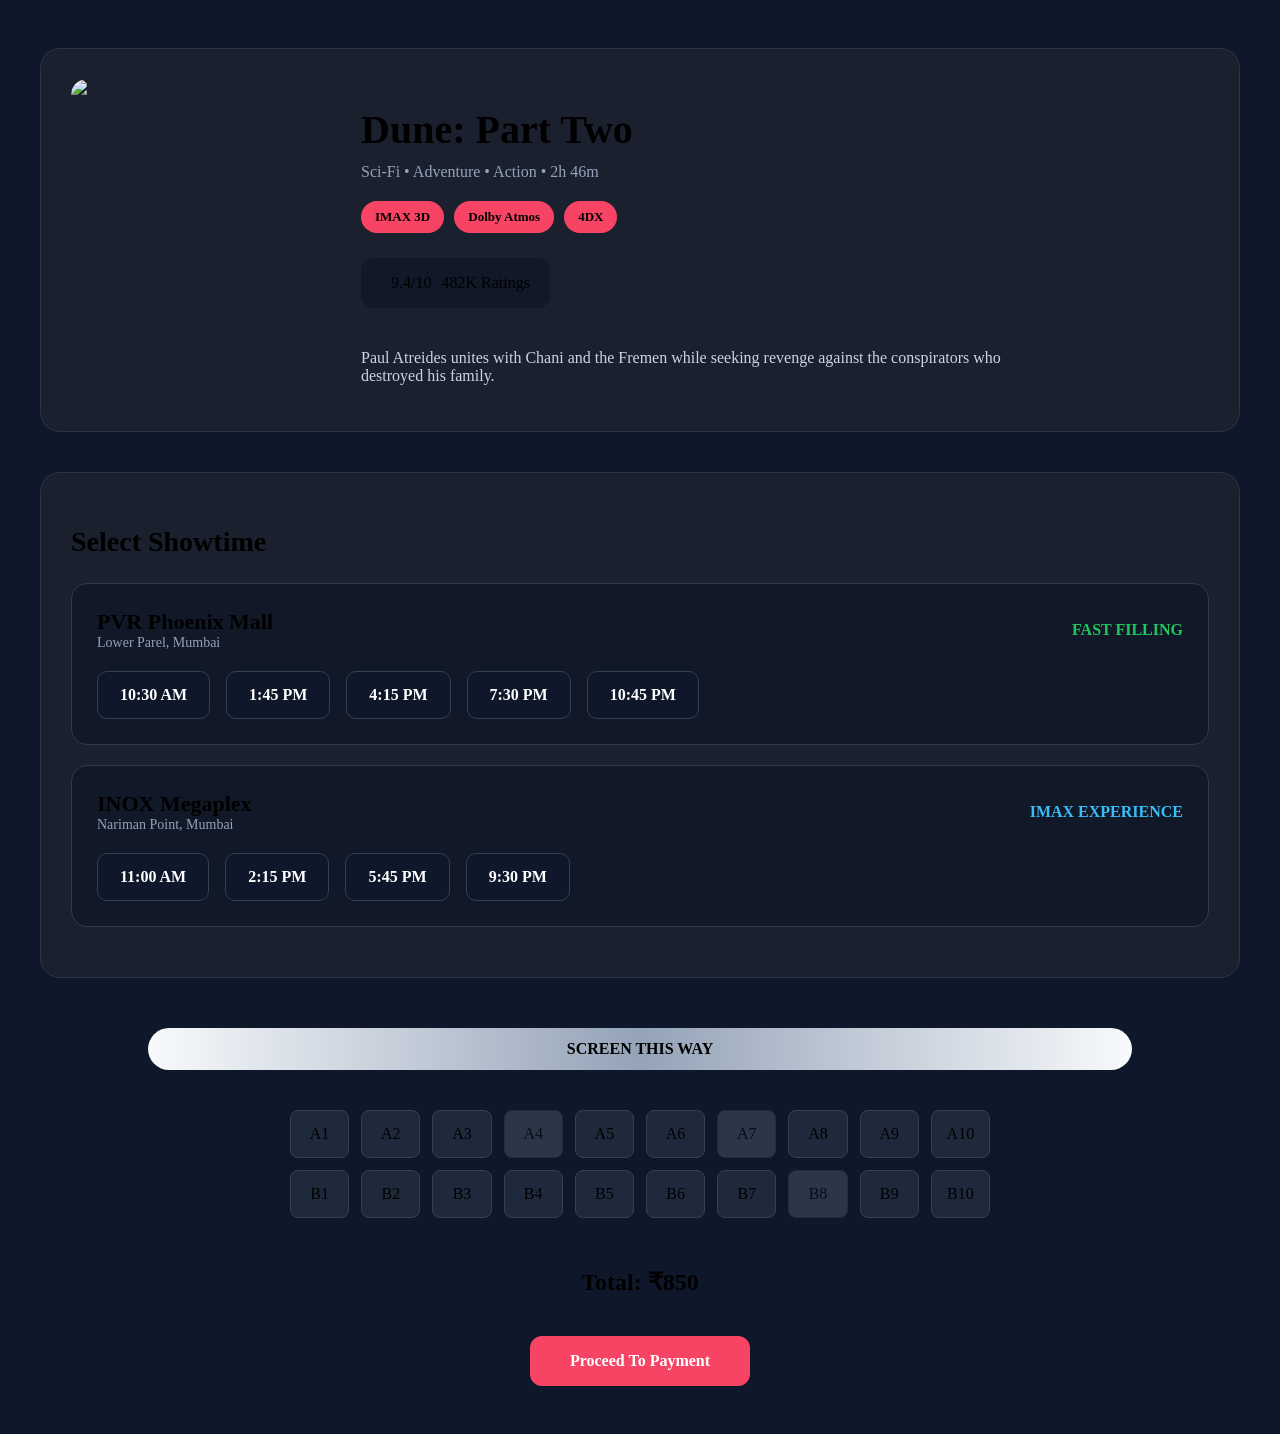
==== movies.html @ 0c50f914 "Bookmyshow website" ====
<!DOCTYPE html>
<html lang="en">
<head>
    <meta charset="UTF-8">
    <meta name="viewport" content="width=device-width, initial-scale=1.0">
    <title>Book Tickets - BookMyShow</title>

    <style>

        body{
            background:#0f172a;
        }

        .booking-container{
            max-width:1200px;
            margin:auto;
            padding:40px 20px;
        }

        .movie-header{
            display:flex;
            gap:30px;
            background:#1b202e;
            padding:30px;
            border-radius:20px;
            margin-bottom:40px;
            border:1px solid #2e3548;
        }

        .movie-poster{
            width:260px;
            border-radius:16px;
            overflow:hidden;
        }

        .movie-poster img{
            width:100%;
            display:block;
        }

        .movie-details h1{
            font-size:40px;
            margin-bottom:10px;
        }

        .movie-info{
            color:#94a3b8;
            margin-bottom:20px;
        }

        .movie-tags{
            display:flex;
            gap:10px;
            flex-wrap:wrap;
            margin-bottom:25px;
        }

        .movie-tag{
            background:#f84464;
            padding:8px 14px;
            border-radius:30px;
            font-size:13px;
            font-weight:600;
        }

        .rating-box{
            background:#111827;
            padding:16px 20px;
            border-radius:12px;
            display:inline-flex;
            align-items:center;
            gap:10px;
            margin-bottom:25px;
        }

        .rating-box i{
            color:gold;
        }

        .theatre-section{
            background:#1b202e;
            border-radius:20px;
            padding:30px;
            border:1px solid #2e3548;
        }

        .theatre-title{
            font-size:28px;
            margin-bottom:25px;
        }

        .theatre-card{
            background:#111827;
            padding:25px;
            border-radius:16px;
            margin-bottom:20px;
            border:1px solid #2f3a52;
        }

        .theatre-top{
            display:flex;
            justify-content:space-between;
            align-items:center;
            margin-bottom:20px;
        }

        .theatre-name{
            font-size:22px;
            font-weight:700;
        }

        .theatre-location{
            color:#94a3b8;
            font-size:14px;
        }

        .time-slots{
            display:flex;
            gap:16px;
            flex-wrap:wrap;
        }

        .time-btn{
            padding:14px 22px;
            border-radius:10px;
            background:#0f172a;
            border:1px solid #334155;
            color:white;
            text-decoration:none;
            transition:.3s;
            font-weight:600;
        }

        .time-btn:hover{
            background:#16a34a;
            border-color:#16a34a;
            transform:translateY(-3px);
        }

        .screen-box{
            margin-top:50px;
            text-align:center;
        }

        .screen{
            width:80%;
            margin:auto;
            background:linear-gradient(to right,#f8fafc,#94a3b8,#f8fafc);
            padding:12px;
            border-radius:100px;
            color:black;
            font-weight:700;
            margin-bottom:40px;
        }

        .seat-grid{
            display:grid;
            grid-template-columns:repeat(10,1fr);
            gap:12px;
            max-width:700px;
            margin:auto;
        }

        .seat{
            background:#1e293b;
            padding:14px;
            border-radius:8px;
            cursor:pointer;
            transition:.3s;
            border:1px solid #334155;
        }

        .seat:hover{
            background:#f84464;
            transform:scale(1.08);
        }

        .seat.booked{
            background:#475569;
            opacity:.5;
            cursor:not-allowed;
        }

        .payment-box{
            margin-top:50px;
            text-align:center;
        }

        .confirm-btn{
            background:#f84464;
            padding:16px 40px;
            border-radius:12px;
            text-decoration:none;
            color:white;
            font-weight:700;
            display:inline-block;
            margin-top:20px;
            transition:.3s;
        }

        .confirm-btn:hover{
            background:#e11d48;
            transform:translateY(-3px);
        }

    </style>
</head>
<body>

<div class="booking-container">

    <!-- MOVIE DETAILS -->

    <div class="movie-header">

        <div class="movie-poster">
            <img src="https://images.unsplash.com/photo-1534447677768-be436bb09401?q=80&w=800&auto=format&fit=crop">
        </div>

        <div class="movie-details">

            <h1>Dune: Part Two</h1>

            <div class="movie-info">
                Sci-Fi • Adventure • Action • 2h 46m
            </div>

            <div class="movie-tags">
                <div class="movie-tag">IMAX 3D</div>
                <div class="movie-tag">Dolby Atmos</div>
                <div class="movie-tag">4DX</div>
            </div>

            <div class="rating-box">
                <i class="fa-solid fa-star"></i>
                <span>9.4/10</span>
                <span>482K Ratings</span>
            </div>

            <p style="color:#cbd5e1; max-width:700px;">
                Paul Atreides unites with Chani and the Fremen while seeking revenge against the conspirators who destroyed his family.
            </p>

        </div>

    </div>

    <!-- THEATRES -->

    <div class="theatre-section">

        <h2 class="theatre-title">Select Showtime</h2>

        <div class="theatre-card">

            <div class="theatre-top">
                <div>
                    <div class="theatre-name">PVR Phoenix Mall</div>
                    <div class="theatre-location">Lower Parel, Mumbai</div>
                </div>

                <div style="color:#22c55e;font-weight:700;">
                    FAST FILLING
                </div>
            </div>

            <div class="time-slots">
                <a href="#" class="time-btn">10:30 AM</a>
                <a href="#" class="time-btn">1:45 PM</a>
                <a href="#" class="time-btn">4:15 PM</a>
                <a href="#" class="time-btn">7:30 PM</a>
                <a href="#" class="time-btn">10:45 PM</a>
            </div>

        </div>

        <div class="theatre-card">

            <div class="theatre-top">
                <div>
                    <div class="theatre-name">INOX Megaplex</div>
                    <div class="theatre-location">Nariman Point, Mumbai</div>
                </div>

                <div style="color:#38bdf8;font-weight:700;">
                    IMAX EXPERIENCE
                </div>
            </div>

            <div class="time-slots">
                <a href="#" class="time-btn">11:00 AM</a>
                <a href="#" class="time-btn">2:15 PM</a>
                <a href="#" class="time-btn">5:45 PM</a>
                <a href="#" class="time-btn">9:30 PM</a>
            </div>

        </div>

    </div>

    <!-- SCREEN -->

    <div class="screen-box">

        <div class="screen">
            SCREEN THIS WAY
        </div>

        <div class="seat-grid">

            <div class="seat">A1</div>
            <div class="seat">A2</div>
            <div class="seat">A3</div>
            <div class="seat booked">A4</div>
            <div class="seat">A5</div>
            <div class="seat">A6</div>
            <div class="seat booked">A7</div>
            <div class="seat">A8</div>
            <div class="seat">A9</div>
            <div class="seat">A10</div>

            <div class="seat">B1</div>
            <div class="seat">B2</div>
            <div class="seat">B3</div>
            <div class="seat">B4</div>
            <div class="seat">B5</div>
            <div class="seat">B6</div>
            <div class="seat">B7</div>
            <div class="seat booked">B8</div>
            <div class="seat">B9</div>
            <div class="seat">B10</div>

        </div>

    </div>

    <!-- PAYMENT -->

    <div class="payment-box">

        <h2>Total: ₹850</h2>

        <a href="index.html" class="confirm-btn">
            Proceed To Payment
        </a>

    </div>

</div>

</body>
</html>
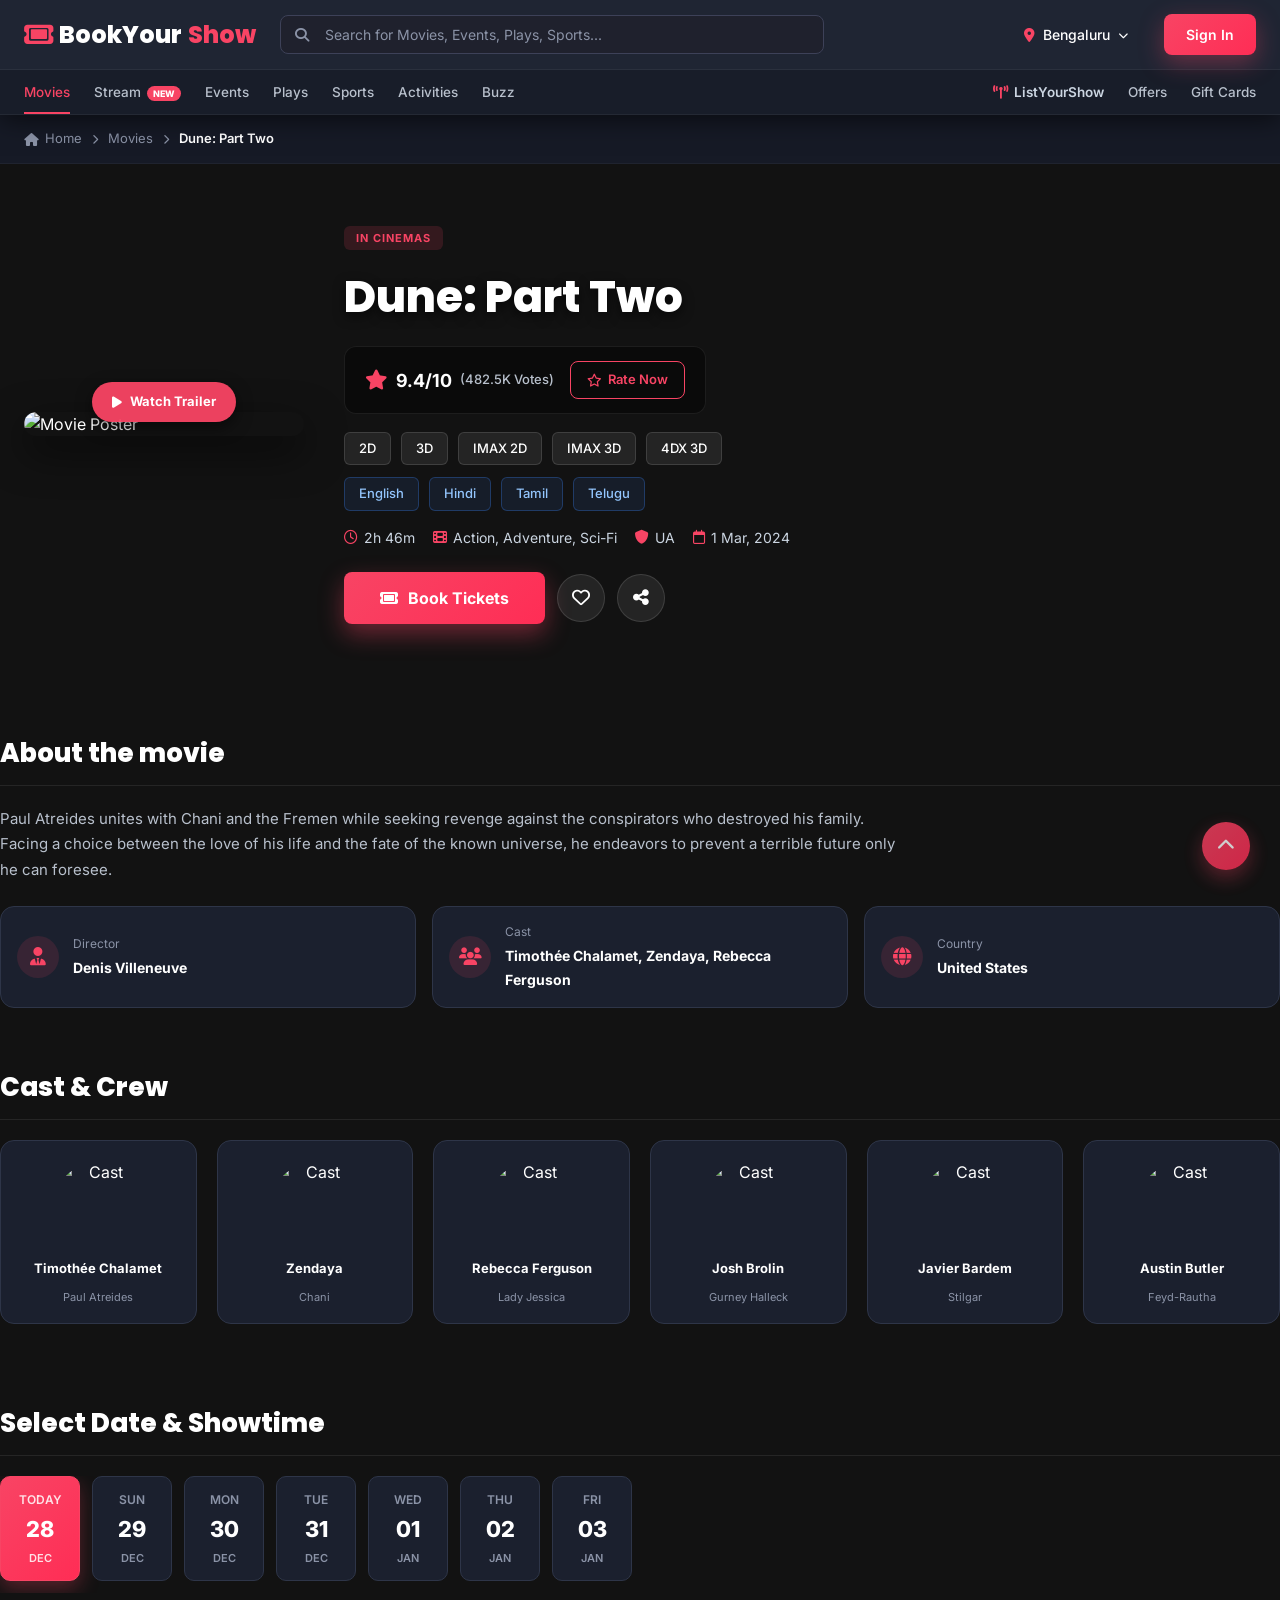
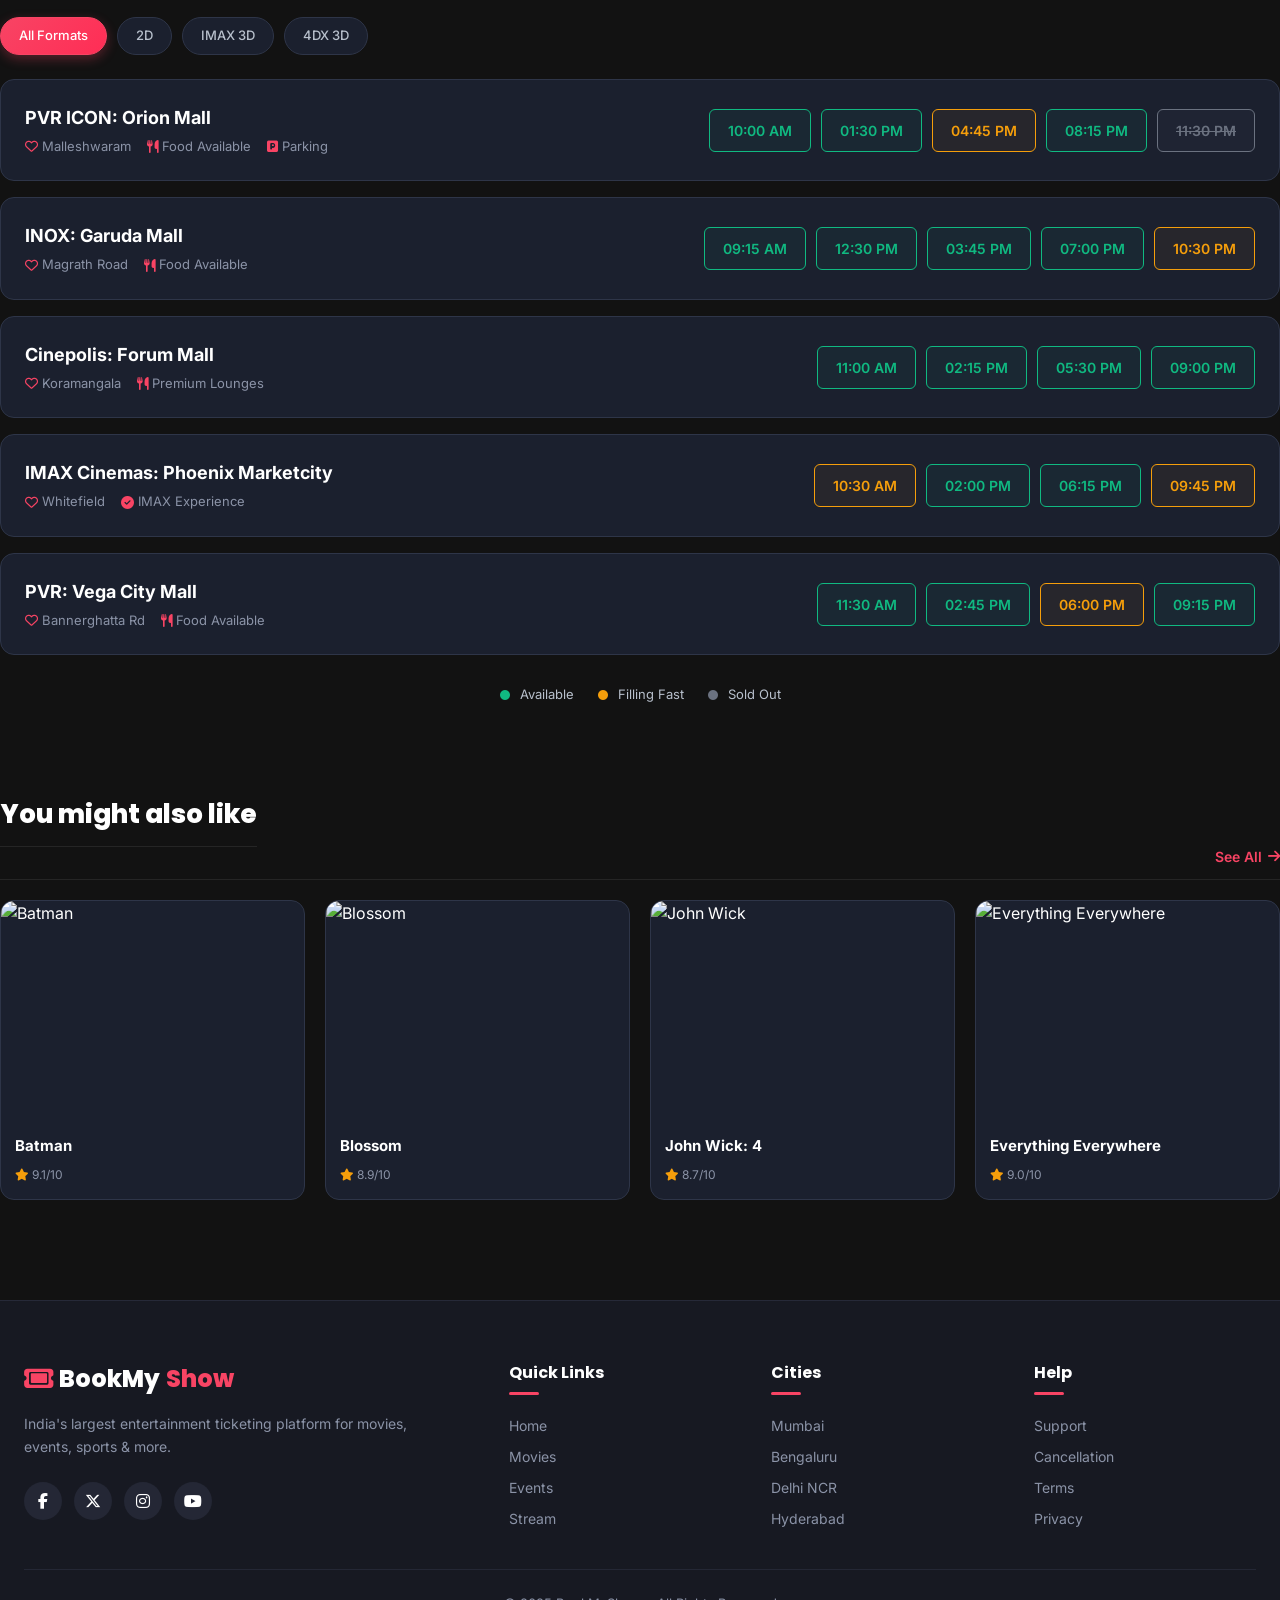
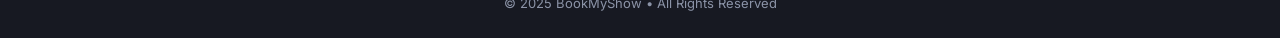
==== commit 24737ef3: "bookmyshow webpage" ====
--- a/movies.html
+++ b/movies.html
@@ -3,350 +3,487 @@
 <head>
     <meta charset="UTF-8">
     <meta name="viewport" content="width=device-width, initial-scale=1.0">
-    <title>Book Tickets - BookMyShow</title>
-
-    <style>
-
-        body{
-            background:#0f172a;
-        }
-
-        .booking-container{
-            max-width:1200px;
-            margin:auto;
-            padding:40px 20px;
-        }
-
-        .movie-header{
-            display:flex;
-            gap:30px;
-            background:#1b202e;
-            padding:30px;
-            border-radius:20px;
-            margin-bottom:40px;
-            border:1px solid #2e3548;
-        }
-
-        .movie-poster{
-            width:260px;
-            border-radius:16px;
-            overflow:hidden;
-        }
-
-        .movie-poster img{
-            width:100%;
-            display:block;
-        }
-
-        .movie-details h1{
-            font-size:40px;
-            margin-bottom:10px;
-        }
-
-        .movie-info{
-            color:#94a3b8;
-            margin-bottom:20px;
-        }
-
-        .movie-tags{
-            display:flex;
-            gap:10px;
-            flex-wrap:wrap;
-            margin-bottom:25px;
-        }
-
-        .movie-tag{
-            background:#f84464;
-            padding:8px 14px;
-            border-radius:30px;
-            font-size:13px;
-            font-weight:600;
-        }
-
-        .rating-box{
-            background:#111827;
-            padding:16px 20px;
-            border-radius:12px;
-            display:inline-flex;
-            align-items:center;
-            gap:10px;
-            margin-bottom:25px;
-        }
-
-        .rating-box i{
-            color:gold;
-        }
-
-        .theatre-section{
-            background:#1b202e;
-            border-radius:20px;
-            padding:30px;
-            border:1px solid #2e3548;
-        }
-
-        .theatre-title{
-            font-size:28px;
-            margin-bottom:25px;
-        }
-
-        .theatre-card{
-            background:#111827;
-            padding:25px;
-            border-radius:16px;
-            margin-bottom:20px;
-            border:1px solid #2f3a52;
-        }
-
-        .theatre-top{
-            display:flex;
-            justify-content:space-between;
-            align-items:center;
-            margin-bottom:20px;
-        }
-
-        .theatre-name{
-            font-size:22px;
-            font-weight:700;
-        }
-
-        .theatre-location{
-            color:#94a3b8;
-            font-size:14px;
-        }
-
-        .time-slots{
-            display:flex;
-            gap:16px;
-            flex-wrap:wrap;
-        }
-
-        .time-btn{
-            padding:14px 22px;
-            border-radius:10px;
-            background:#0f172a;
-            border:1px solid #334155;
-            color:white;
-            text-decoration:none;
-            transition:.3s;
-            font-weight:600;
-        }
-
-        .time-btn:hover{
-            background:#16a34a;
-            border-color:#16a34a;
-            transform:translateY(-3px);
-        }
-
-        .screen-box{
-            margin-top:50px;
-            text-align:center;
-        }
-
-        .screen{
-            width:80%;
-            margin:auto;
-            background:linear-gradient(to right,#f8fafc,#94a3b8,#f8fafc);
-            padding:12px;
-            border-radius:100px;
-            color:black;
-            font-weight:700;
-            margin-bottom:40px;
-        }
-
-        .seat-grid{
-            display:grid;
-            grid-template-columns:repeat(10,1fr);
-            gap:12px;
-            max-width:700px;
-            margin:auto;
-        }
-
-        .seat{
-            background:#1e293b;
-            padding:14px;
-            border-radius:8px;
-            cursor:pointer;
-            transition:.3s;
-            border:1px solid #334155;
-        }
-
-        .seat:hover{
-            background:#f84464;
-            transform:scale(1.08);
-        }
-
-        .seat.booked{
-            background:#475569;
-            opacity:.5;
-            cursor:not-allowed;
-        }
-
-        .payment-box{
-            margin-top:50px;
-            text-align:center;
-        }
-
-        .confirm-btn{
-            background:#f84464;
-            padding:16px 40px;
-            border-radius:12px;
-            text-decoration:none;
-            color:white;
-            font-weight:700;
-            display:inline-block;
-            margin-top:20px;
-            transition:.3s;
-        }
-
-        .confirm-btn:hover{
-            background:#e11d48;
-            transform:translateY(-3px);
-        }
-
-    </style>
+    <title>Dune: Part Two - BookMyShow</title>
+    <link rel="preconnect" href="https://fonts.googleapis.com">
+    <link href="https://fonts.googleapis.com/css2?family=Inter:wght@400;500;600;700;800&family=Poppins:wght@600;700;800&display=swap" rel="stylesheet">
+    <link rel="stylesheet" href="https://cdnjs.cloudflare.com/ajax/libs/font-awesome/6.4.0/css/all.min.css">
+    <link rel="stylesheet" href="movies.css">
 </head>
 <body>
 
-<div class="booking-container">
-
-    <!-- MOVIE DETAILS -->
-
-    <div class="movie-header">
-
-        <div class="movie-poster">
-            <img src="https://images.unsplash.com/photo-1534447677768-be436bb09401?q=80&w=800&auto=format&fit=crop">
-        </div>
-
-        <div class="movie-details">
-
+<!-- ===== MOBILE MENU OVERLAY ===== -->
+<input type="checkbox" id="mobile-menu-toggle" class="hidden-toggle">
+<div class="mobile-overlay">
+    <label for="mobile-menu-toggle" class="overlay-close"><i class="fa-solid fa-xmark"></i></label>
+    <div class="mobile-menu-content">
+        <a href="index.html" class="brand-logo mobile-logo">
+            <i class="fa-solid fa-ticket"></i> BookYour<span>Show</span>
+        </a>
+        <nav class="mobile-nav-links">
+            <a href="index.html"><i class="fa-solid fa-house"></i> Home</a>
+            <a href="index.html#movies"><i class="fa-solid fa-film"></i> Movies</a>
+            <a href="index.html#stream"><i class="fa-solid fa-circle-play"></i> Stream</a>
+            <a href="index.html#events"><i class="fa-solid fa-calendar-days"></i> Events</a>
+            <a href="index.html#activities"><i class="fa-solid fa-masks-theater"></i> Activities</a>
+            <a href="index.html#buzz"><i class="fa-solid fa-newspaper"></i> Buzz</a>
+            <a href="signin.html"><i class="fa-solid fa-right-to-bracket"></i> Sign In</a>
+        </nav>
+    </div>
+</div>
+
+<!-- ===== MAIN HEADER ===== -->
+<header>
+    <nav class="top-nav">
+        <div class="container nav-container">
+            <div class="nav-left">
+                <a href="index.html" class="brand-logo">
+                    <i class="fa-solid fa-ticket"></i>
+                    BookYour<span>Show</span>
+                </a>
+                <div class="search-container">
+                    <i class="fa-solid fa-magnifying-glass search-icon"></i>
+                    <input type="text" class="search-input" placeholder="Search for Movies, Events, Plays, Sports...">
+                </div>
+            </div>
+
+            <div class="nav-right">
+                <div class="city-selector">
+                    <i class="fa-solid fa-location-dot city-dot"></i>
+                    <span>Bengaluru</span>
+                    <i class="fa-solid fa-chevron-down city-arrow"></i>
+
+                    <div class="city-dropdown">
+                        <div class="dropdown-title">Popular Cities</div>
+                        <div class="city-grid">
+                            <a href="#" class="city-item">Mumbai</a>
+                            <a href="#" class="city-item">NCR</a>
+                            <a href="#" class="city-item active">Bengaluru</a>
+                            <a href="#" class="city-item">Hyderabad</a>
+                            <a href="#" class="city-item">Ahmedabad</a>
+                            <a href="#" class="city-item">Chandigarh</a>
+                            <a href="#" class="city-item">Chennai</a>
+                            <a href="#" class="city-item">Pune</a>
+                            <a href="#" class="city-item">Kolkata</a>
+                        </div>
+                    </div>
+                </div>
+
+                <a href="signin.html" class="btn btn-primary">Sign In</a>
+                <label for="mobile-menu-toggle" class="menu-toggle">
+                    <i class="fa-solid fa-bars"></i>
+                </label>
+            </div>
+        </div>
+    </nav>
+
+    <nav class="sub-nav">
+        <div class="container sub-nav-container">
+            <ul class="sub-nav-list">
+                <li><a href="index.html#movies" class="sub-nav-link active">Movies</a></li>
+                <li><a href="index.html#stream" class="sub-nav-link">Stream<span class="sub-nav-badge">New</span></a></li>
+                <li><a href="index.html#events" class="sub-nav-link">Events</a></li>
+                <li><a href="#" class="sub-nav-link">Plays</a></li>
+                <li><a href="#" class="sub-nav-link">Sports</a></li>
+                <li><a href="index.html#activities" class="sub-nav-link">Activities</a></li>
+                <li><a href="index.html#buzz" class="sub-nav-link">Buzz</a></li>
+            </ul>
+            <ul class="sub-nav-list sub-nav-right">
+                <li><a href="#" class="sub-nav-link sub-nav-list-link"><i class="fa-solid fa-tower-broadcast sub-nav-list-icon"></i>ListYourShow</a></li>
+                <li><a href="#" class="sub-nav-link">Offers</a></li>
+                <li><a href="#" class="sub-nav-link">Gift Cards</a></li>
+            </ul>
+        </div>
+    </nav>
+</header>
+
+<!-- ===== BREADCRUMB ===== -->
+<div class="breadcrumb">
+    <div class="container">
+        <a href="index.html"><i class="fa-solid fa-house"></i> Home</a>
+        <i class="fa-solid fa-chevron-right sep"></i>
+        <a href="index.html#movies">Movies</a>
+        <i class="fa-solid fa-chevron-right sep"></i>
+        <span>Dune: Part Two</span>
+    </div>
+</div>
+
+<!-- ===== HERO ===== -->
+<section class="movie-hero" style="background-image: url('https://images.unsplash.com/photo-1534447677768-be436bb09401?q=80&w=1600&auto=format&fit=crop');">
+    <div class="hero-overlay"></div>
+    <div class="container hero-content">
+        <div class="hero-poster">
+            <img src="https://images.unsplash.com/photo-1534447677768-be436bb09401?q=80&w=800&auto=format&fit=crop" alt="Movie Poster">
+            <a href="#trailer" class="play-trailer">
+                <i class="fa-solid fa-play"></i> Watch Trailer
+            </a>
+        </div>
+        <div class="hero-info">
+            <span class="hero-tag">IN CINEMAS</span>
             <h1>Dune: Part Two</h1>
-
-            <div class="movie-info">
-                Sci-Fi • Adventure • Action • 2h 46m
-            </div>
-
-            <div class="movie-tags">
-                <div class="movie-tag">IMAX 3D</div>
-                <div class="movie-tag">Dolby Atmos</div>
-                <div class="movie-tag">4DX</div>
-            </div>
-
-            <div class="rating-box">
-                <i class="fa-solid fa-star"></i>
-                <span>9.4/10</span>
-                <span>482K Ratings</span>
-            </div>
-
-            <p style="color:#cbd5e1; max-width:700px;">
-                Paul Atreides unites with Chani and the Fremen while seeking revenge against the conspirators who destroyed his family.
-            </p>
-
-        </div>
-
-    </div>
-
-    <!-- THEATRES -->
-
-    <div class="theatre-section">
-
-        <h2 class="theatre-title">Select Showtime</h2>
-
+            <div class="rating-row">
+                <div class="rating-box">
+                    <i class="fa-solid fa-star"></i> 9.4/10
+                    <span>(482.5K Votes)</span>
+                </div>
+                <a href="#" class="rate-btn"><i class="fa-regular fa-star"></i> Rate Now</a>
+            </div>
+            <div class="meta-tags">
+                <a href="#" class="meta-pill">2D</a>
+                <a href="#" class="meta-pill">3D</a>
+                <a href="#" class="meta-pill">IMAX 2D</a>
+                <a href="#" class="meta-pill">IMAX 3D</a>
+                <a href="#" class="meta-pill">4DX 3D</a>
+            </div>
+            <div class="meta-tags">
+                <a href="#" class="meta-pill lang">English</a>
+                <a href="#" class="meta-pill lang">Hindi</a>
+                <a href="#" class="meta-pill lang">Tamil</a>
+                <a href="#" class="meta-pill lang">Telugu</a>
+            </div>
+            <div class="meta-info">
+                <span><i class="fa-regular fa-clock"></i> 2h 46m</span>
+                <span><i class="fa-solid fa-film"></i> Action, Adventure, Sci-Fi</span>
+                <span><i class="fa-solid fa-shield"></i> UA</span>
+                <span><i class="fa-regular fa-calendar"></i> 1 Mar, 2024</span>
+            </div>
+            <div class="hero-actions">
+                <a href="#showtimes" class="book-cta">
+                    <i class="fa-solid fa-ticket"></i> Book Tickets
+                </a>
+                <a href="#" class="fav-btn" title="Add to favorites"><i class="fa-regular fa-heart"></i></a>
+                <a href="#" class="share-btn" title="Share"><i class="fa-solid fa-share-nodes"></i></a>
+            </div>
+        </div>
+    </div>
+</section>
+
+<!-- ===== ABOUT ===== -->
+<section class="container info-section" id="trailer">
+    <h2 class="section-h2">About the movie</h2>
+    <p class="about-text">
+        Paul Atreides unites with Chani and the Fremen while seeking revenge against the conspirators who destroyed his family. Facing a choice between the love of his life and the fate of the known universe, he endeavors to prevent a terrible future only he can foresee.
+    </p>
+    <div class="extra-info">
+        <div class="info-pill">
+            <i class="fa-solid fa-user-tie"></i>
+            <div>
+                <small>Director</small>
+                <strong>Denis Villeneuve</strong>
+            </div>
+        </div>
+        <div class="info-pill">
+            <i class="fa-solid fa-users"></i>
+            <div>
+                <small>Cast</small>
+                <strong>Timothée Chalamet, Zendaya, Rebecca Ferguson</strong>
+            </div>
+        </div>
+        <div class="info-pill">
+            <i class="fa-solid fa-globe"></i>
+            <div>
+                <small>Country</small>
+                <strong>United States</strong>
+            </div>
+        </div>
+    </div>
+</section>
+
+<!-- ===== CAST ===== -->
+<section class="container cast-section">
+    <h2 class="section-h2">Cast & Crew</h2>
+    <div class="cast-grid">
+        <a href="#" class="cast-card">
+            <div class="cast-avatar"><img src="https://images.unsplash.com/photo-1500648767791-00dcc994a43e?w=300&auto=format&fit=crop" alt="Cast"></div>
+            <strong>Timothée Chalamet</strong>
+            <small>Paul Atreides</small>
+        </a>
+        <a href="#" class="cast-card">
+            <div class="cast-avatar"><img src="https://images.unsplash.com/photo-1494790108377-be9c29b29330?w=300&auto=format&fit=crop" alt="Cast"></div>
+            <strong>Zendaya</strong>
+            <small>Chani</small>
+        </a>
+        <a href="#" class="cast-card">
+            <div class="cast-avatar"><img src="https://images.unsplash.com/photo-1438761681033-6461ffad8d80?w=300&auto=format&fit=crop" alt="Cast"></div>
+            <strong>Rebecca Ferguson</strong>
+            <small>Lady Jessica</small>
+        </a>
+        <a href="#" class="cast-card">
+            <div class="cast-avatar"><img src="https://images.unsplash.com/photo-1507003211169-0a1dd7228f2d?w=300&auto=format&fit=crop" alt="Cast"></div>
+            <strong>Josh Brolin</strong>
+            <small>Gurney Halleck</small>
+        </a>
+        <a href="#" class="cast-card">
+            <div class="cast-avatar"><img src="https://images.unsplash.com/photo-1472099645785-5658abf4ff4e?w=300&auto=format&fit=crop" alt="Cast"></div>
+            <strong>Javier Bardem</strong>
+            <small>Stilgar</small>
+        </a>
+        <a href="#" class="cast-card">
+            <div class="cast-avatar"><img src="https://images.unsplash.com/photo-1531427186611-ecfd6d936c79?w=300&auto=format&fit=crop" alt="Cast"></div>
+            <strong>Austin Butler</strong>
+            <small>Feyd-Rautha</small>
+        </a>
+    </div>
+</section>
+
+<!-- ===== SHOWTIMES ===== -->
+<section id="showtimes" class="container showtimes-section">
+    <h2 class="section-h2">Select Date & Showtime</h2>
+
+    <!-- Date Selector -->
+    <div class="date-strip">
+        <input type="radio" name="date" id="d1" checked>
+        <label for="d1" class="date-card">
+            <span class="day">Today</span>
+            <span class="num">28</span>
+            <span class="month">DEC</span>
+        </label>
+
+        <input type="radio" name="date" id="d2">
+        <label for="d2" class="date-card">
+            <span class="day">Sun</span>
+            <span class="num">29</span>
+            <span class="month">DEC</span>
+        </label>
+
+        <input type="radio" name="date" id="d3">
+        <label for="d3" class="date-card">
+            <span class="day">Mon</span>
+            <span class="num">30</span>
+            <span class="month">DEC</span>
+        </label>
+
+        <input type="radio" name="date" id="d4">
+        <label for="d4" class="date-card">
+            <span class="day">Tue</span>
+            <span class="num">31</span>
+            <span class="month">DEC</span>
+        </label>
+
+        <input type="radio" name="date" id="d5">
+        <label for="d5" class="date-card">
+            <span class="day">Wed</span>
+            <span class="num">01</span>
+            <span class="month">JAN</span>
+        </label>
+
+        <input type="radio" name="date" id="d6">
+        <label for="d6" class="date-card">
+            <span class="day">Thu</span>
+            <span class="num">02</span>
+            <span class="month">JAN</span>
+        </label>
+
+        <input type="radio" name="date" id="d7">
+        <label for="d7" class="date-card">
+            <span class="day">Fri</span>
+            <span class="num">03</span>
+            <span class="month">JAN</span>
+        </label>
+    </div>
+
+    <!-- Filters -->
+    <input type="radio" name="format" id="fmt1" class="hidden-toggle" checked>
+    <input type="radio" name="format" id="fmt2" class="hidden-toggle">
+    <input type="radio" name="format" id="fmt3" class="hidden-toggle">
+    <input type="radio" name="format" id="fmt4" class="hidden-toggle">
+
+    <div class="show-filters">
+        <label for="fmt1" class="show-filter">All Formats</label>
+        <label for="fmt2" class="show-filter">2D</label>
+        <label for="fmt3" class="show-filter">IMAX 3D</label>
+        <label for="fmt4" class="show-filter">4DX 3D</label>
+    </div>
+
+    <!-- Theatres -->
+    <div class="theatre-list">
         <div class="theatre-card">
-
-            <div class="theatre-top">
-                <div>
-                    <div class="theatre-name">PVR Phoenix Mall</div>
-                    <div class="theatre-location">Lower Parel, Mumbai</div>
-                </div>
-
-                <div style="color:#22c55e;font-weight:700;">
-                    FAST FILLING
-                </div>
-            </div>
-
+            <div class="theatre-info">
+                <h3>PVR ICON: Orion Mall</h3>
+                <p>
+                    <span><i class="fa-regular fa-heart"></i> Malleshwaram</span>
+                    <span><i class="fa-solid fa-utensils"></i> Food Available</span>
+                    <span><i class="fa-solid fa-square-parking"></i> Parking</span>
+                </p>
+            </div>
             <div class="time-slots">
-                <a href="#" class="time-btn">10:30 AM</a>
-                <a href="#" class="time-btn">1:45 PM</a>
-                <a href="#" class="time-btn">4:15 PM</a>
-                <a href="#" class="time-btn">7:30 PM</a>
-                <a href="#" class="time-btn">10:45 PM</a>
-            </div>
-
+                <a href="seats.html" class="slot">10:00 AM</a>
+                <a href="seats.html" class="slot">01:30 PM</a>
+                <a href="seats.html" class="slot fast">04:45 PM</a>
+                <a href="seats.html" class="slot">08:15 PM</a>
+                <a href="#" class="slot sold">11:30 PM</a>
+            </div>
         </div>
 
         <div class="theatre-card">
-
-            <div class="theatre-top">
-                <div>
-                    <div class="theatre-name">INOX Megaplex</div>
-                    <div class="theatre-location">Nariman Point, Mumbai</div>
-                </div>
-
-                <div style="color:#38bdf8;font-weight:700;">
-                    IMAX EXPERIENCE
-                </div>
-            </div>
-
+            <div class="theatre-info">
+                <h3>INOX: Garuda Mall</h3>
+                <p>
+                    <span><i class="fa-regular fa-heart"></i> Magrath Road</span>
+                    <span><i class="fa-solid fa-utensils"></i> Food Available</span>
+                </p>
+            </div>
             <div class="time-slots">
-                <a href="#" class="time-btn">11:00 AM</a>
-                <a href="#" class="time-btn">2:15 PM</a>
-                <a href="#" class="time-btn">5:45 PM</a>
-                <a href="#" class="time-btn">9:30 PM</a>
-            </div>
-
-        </div>
-
-    </div>
-
-    <!-- SCREEN -->
-
-    <div class="screen-box">
-
-        <div class="screen">
-            SCREEN THIS WAY
-        </div>
-
-        <div class="seat-grid">
-
-            <div class="seat">A1</div>
-            <div class="seat">A2</div>
-            <div class="seat">A3</div>
-            <div class="seat booked">A4</div>
-            <div class="seat">A5</div>
-            <div class="seat">A6</div>
-            <div class="seat booked">A7</div>
-            <div class="seat">A8</div>
-            <div class="seat">A9</div>
-            <div class="seat">A10</div>
-
-            <div class="seat">B1</div>
-            <div class="seat">B2</div>
-            <div class="seat">B3</div>
-            <div class="seat">B4</div>
-            <div class="seat">B5</div>
-            <div class="seat">B6</div>
-            <div class="seat">B7</div>
-            <div class="seat booked">B8</div>
-            <div class="seat">B9</div>
-            <div class="seat">B10</div>
-
-        </div>
-
-    </div>
-
-    <!-- PAYMENT -->
-
-    <div class="payment-box">
-
-        <h2>Total: ₹850</h2>
-
-        <a href="index.html" class="confirm-btn">
-            Proceed To Payment
-        </a>
-
-    </div>
-
-</div>
+                <a href="seats.html" class="slot">09:15 AM</a>
+                <a href="seats.html" class="slot">12:30 PM</a>
+                <a href="seats.html" class="slot">03:45 PM</a>
+                <a href="seats.html" class="slot">07:00 PM</a>
+                <a href="seats.html" class="slot fast">10:30 PM</a>
+            </div>
+        </div>
+
+        <div class="theatre-card">
+            <div class="theatre-info">
+                <h3>Cinepolis: Forum Mall</h3>
+                <p>
+                    <span><i class="fa-regular fa-heart"></i> Koramangala</span>
+                    <span><i class="fa-solid fa-utensils"></i> Premium Lounges</span>
+                </p>
+            </div>
+            <div class="time-slots">
+                <a href="seats.html" class="slot">11:00 AM</a>
+                <a href="seats.html" class="slot">02:15 PM</a>
+                <a href="seats.html" class="slot">05:30 PM</a>
+                <a href="seats.html" class="slot">09:00 PM</a>
+            </div>
+        </div>
+
+        <div class="theatre-card">
+            <div class="theatre-info">
+                <h3>IMAX Cinemas: Phoenix Marketcity</h3>
+                <p>
+                    <span><i class="fa-regular fa-heart"></i> Whitefield</span>
+                    <span><i class="fa-solid fa-circle-check"></i> IMAX Experience</span>
+                </p>
+            </div>
+            <div class="time-slots">
+                <a href="seats.html" class="slot fast">10:30 AM</a>
+                <a href="seats.html" class="slot">02:00 PM</a>
+                <a href="seats.html" class="slot">06:15 PM</a>
+                <a href="seats.html" class="slot fast">09:45 PM</a>
+            </div>
+        </div>
+
+        <div class="theatre-card">
+            <div class="theatre-info">
+                <h3>PVR: Vega City Mall</h3>
+                <p>
+                    <span><i class="fa-regular fa-heart"></i> Bannerghatta Rd</span>
+                    <span><i class="fa-solid fa-utensils"></i> Food Available</span>
+                </p>
+            </div>
+            <div class="time-slots">
+                <a href="seats.html" class="slot">11:30 AM</a>
+                <a href="seats.html" class="slot">02:45 PM</a>
+                <a href="seats.html" class="slot fast">06:00 PM</a>
+                <a href="seats.html" class="slot">09:15 PM</a>
+            </div>
+        </div>
+    </div>
+
+    <div class="legend">
+        <span><i class="fa-solid fa-circle dot-avail"></i> Available</span>
+        <span><i class="fa-solid fa-circle dot-fast"></i> Filling Fast</span>
+        <span><i class="fa-solid fa-circle dot-sold"></i> Sold Out</span>
+    </div>
+</section>
+
+<!-- ===== SIMILAR MOVIES ===== -->
+<section class="container similar-section">
+    <div class="section-head-row">
+        <h2 class="section-h2">You might also like</h2>
+        <a href="index.html#movies" class="see-all-link">See All <i class="fa-solid fa-arrow-right"></i></a>
+    </div>
+    <div class="similar-grid">
+        <a href="movies.html" class="similar-card">
+            <img src="https://images.unsplash.com/photo-1509347528160-9a9e33742cdb?q=80&w=600&auto=format&fit=crop" alt="Batman">
+            <div class="similar-info">
+                <h4>Batman</h4>
+                <small><i class="fa-solid fa-star"></i> 9.1/10</small>
+            </div>
+        </a>
+        <a href="movies.html" class="similar-card">
+            <img src="https://images.unsplash.com/photo-1579783900882-c0d3dad7b119?q=80&w=600&auto=format&fit=crop" alt="Blossom">
+            <div class="similar-info">
+                <h4>Blossom</h4>
+                <small><i class="fa-solid fa-star"></i> 8.9/10</small>
+            </div>
+        </a>
+        <a href="movies.html" class="similar-card">
+            <img src="https://images.unsplash.com/photo-1517604931442-7e0c8ed2963c?q=80&w=600&auto=format&fit=crop" alt="John Wick">
+            <div class="similar-info">
+                <h4>John Wick: 4</h4>
+                <small><i class="fa-solid fa-star"></i> 8.7/10</small>
+            </div>
+        </a>
+        <a href="movies.html" class="similar-card">
+            <img src="https://images.unsplash.com/photo-1485846234645-a62644f84728?q=80&w=600&auto=format&fit=crop" alt="Everything Everywhere">
+            <div class="similar-info">
+                <h4>Everything Everywhere</h4>
+                <small><i class="fa-solid fa-star"></i> 9.0/10</small>
+            </div>
+        </a>
+    </div>
+</section>
+
+<!-- ===== SCROLL TO TOP ===== -->
+<a href="#" class="scroll-top" title="Back to top">
+    <i class="fa-solid fa-chevron-up"></i>
+</a>
+
+<!-- ===== FOOTER ===== -->
+<footer>
+    <div class="container">
+        <div class="footer-grid">
+            <div class="footer-col footer-logo-col">
+                <a href="index.html" class="brand-logo footer-brand-logo">
+                    <i class="fa-solid fa-ticket"></i>
+                    BookMy<span>Show</span>
+                </a>
+                <p class="footer-desc">India's largest entertainment ticketing platform for movies, events, sports & more.</p>
+                <div class="social-icons">
+                    <a href="#" class="social-btn"><i class="fa-brands fa-facebook-f"></i></a>
+                    <a href="#" class="social-btn"><i class="fa-brands fa-x-twitter"></i></a>
+                    <a href="#" class="social-btn"><i class="fa-brands fa-instagram"></i></a>
+                    <a href="#" class="social-btn"><i class="fa-brands fa-youtube"></i></a>
+                </div>
+            </div>
+
+            <div class="footer-col">
+                <h4>Quick Links</h4>
+                <div class="footer-links">
+                    <a href="index.html">Home</a>
+                    <a href="index.html#movies">Movies</a>
+                    <a href="index.html#events">Events</a>
+                    <a href="index.html#stream">Stream</a>
+                </div>
+            </div>
+
+            <div class="footer-col">
+                <h4>Cities</h4>
+                <div class="footer-links">
+                    <a href="#">Mumbai</a>
+                    <a href="#">Bengaluru</a>
+                    <a href="#">Delhi NCR</a>
+                    <a href="#">Hyderabad</a>
+                </div>
+            </div>
+
+            <div class="footer-col">
+                <h4>Help</h4>
+                <div class="footer-links">
+                    <a href="#">Support</a>
+                    <a href="#">Cancellation</a>
+                    <a href="#">Terms</a>
+                    <a href="#">Privacy</a>
+                </div>
+            </div>
+        </div>
+
+        <div class="footer-bottom">
+            <p>© 2025 BookMyShow • All Rights Reserved</p>
+        </div>
+    </div>
+</footer>
 
 </body>
 </html>
--- a/movies.css
+++ b/movies.css
@@ -0,0 +1,1050 @@
+/* ===== CSS VARIABLES ===== */
+:root {
+    --bg-main: #121212;
+    --bg-secondary: #1f2533;
+    --bg-card: #1b202e;
+    --bg-elevated: #232b3e;
+    --text-main: #ffffff;
+    --text-secondary: #b8c0cc;
+    --text-muted: #8b93a7;
+    --accent: #f84464;
+    --accent-hover: #ff2d55;
+    --border: #2e3548;
+    --radius-sm: 8px;
+    --radius-md: 14px;
+    --transition: 0.3s ease;
+}
+
+/* ===== RESET ===== */
+* { margin: 0; padding: 0; box-sizing: border-box; }
+html { scroll-behavior: smooth; }
+
+body {
+    font-family: 'Inter', sans-serif;
+    background: var(--bg-main);
+    color: var(--text-main);
+    line-height: 1.5;
+    overflow-x: hidden;
+}
+
+a { text-decoration: none; color: inherit; transition: var(--transition); }
+button, input, select { font-family: inherit; border: none; outline: none; background: none; color: inherit; }
+ul { list-style: none; }
+img { display: block; max-width: 100%; }
+
+.hidden-toggle { display: none !important; }
+
+.container { max-width: 1320px; margin: 0 auto; padding: 0 24px; }
+
+/* ===== SCROLLBAR ===== */
+::-webkit-scrollbar { width: 10px; }
+::-webkit-scrollbar-track { background: var(--bg-main); }
+::-webkit-scrollbar-thumb { background: #3b435a; border-radius: 5px; }
+::-webkit-scrollbar-thumb:hover { background: var(--accent); }
+
+/* ===== MOBILE MENU OVERLAY ===== */
+.mobile-overlay {
+    position: fixed;
+    inset: 0;
+    background: rgba(10, 12, 20, 0.96);
+    backdrop-filter: blur(16px);
+    z-index: 2000;
+    opacity: 0;
+    visibility: hidden;
+    transform: translateX(100%);
+    transition: 0.4s ease;
+    overflow-y: auto;
+    padding: 32px;
+}
+
+#mobile-menu-toggle:checked ~ .mobile-overlay {
+    opacity: 1;
+    visibility: visible;
+    transform: translateX(0);
+}
+
+.overlay-close {
+    position: absolute;
+    top: 24px;
+    right: 24px;
+    width: 44px;
+    height: 44px;
+    border-radius: 50%;
+    background: rgba(255, 255, 255, 0.08);
+    display: grid;
+    place-items: center;
+    font-size: 20px;
+    color: #fff;
+    cursor: pointer;
+    transition: 0.3s;
+}
+
+.overlay-close:hover { background: var(--accent); }
+
+.mobile-menu-content { max-width: 400px; margin: 60px auto 0; }
+.mobile-logo { margin-bottom: 32px; justify-content: center; }
+
+.mobile-nav-links { display: flex; flex-direction: column; gap: 4px; }
+
+.mobile-nav-links a {
+    display: flex;
+    align-items: center;
+    gap: 14px;
+    padding: 14px 18px;
+    border-radius: 12px;
+    font-size: 16px;
+    font-weight: 600;
+    color: #e5e7eb;
+    transition: 0.3s;
+}
+
+.mobile-nav-links a:hover {
+    background: rgba(248, 68, 100, 0.12);
+    color: var(--accent);
+    transform: translateX(8px);
+}
+
+.mobile-nav-links a i { color: var(--accent); width: 24px; text-align: center; }
+
+/* ===== TOP NAV ===== */
+header {
+    position: sticky;
+    top: 0;
+    z-index: 1000;
+    box-shadow: 0 4px 25px rgba(0, 0, 0, 0.6);
+}
+
+.top-nav {
+    background: var(--bg-secondary);
+    border-bottom: 1px solid rgba(255, 255, 255, 0.05);
+    padding: 14px 0;
+}
+
+.nav-container { display: flex; align-items: center; justify-content: space-between; gap: 24px; }
+.nav-left, .nav-right { display: flex; align-items: center; gap: 24px; }
+.nav-left { flex: 1; max-width: 800px; }
+
+.brand-logo {
+    font-family: 'Poppins', sans-serif;
+    font-size: 24px;
+    font-weight: 800;
+    color: var(--text-main);
+    display: flex;
+    align-items: center;
+    gap: 6px;
+    flex-shrink: 0;
+}
+
+.brand-logo span { color: var(--accent); }
+.brand-logo i { color: var(--accent); font-size: 26px; }
+
+.search-container {
+    flex: 1;
+    position: relative;
+    max-width: 550px;
+}
+
+.search-input {
+    width: 100%;
+    background: #1f212d;
+    border: 1px solid #3d4158;
+    padding: 10px 16px 10px 44px;
+    border-radius: var(--radius-sm);
+    font-size: 14px;
+    color: var(--text-main);
+    transition: var(--transition);
+}
+
+.search-input:focus {
+    border-color: var(--accent);
+    background: #161822;
+    box-shadow: 0 0 10px rgba(248, 68, 100, 0.2);
+}
+
+.search-input::placeholder { color: var(--text-muted); }
+
+.search-icon {
+    position: absolute;
+    left: 15px;
+    top: 50%;
+    transform: translateY(-50%);
+    color: var(--text-muted);
+    font-size: 14px;
+}
+
+/* ===== CITY SELECTOR ===== */
+.city-selector {
+    position: relative;
+    display: flex;
+    align-items: center;
+    gap: 8px;
+    font-size: 14px;
+    font-weight: 500;
+    cursor: pointer;
+    padding: 6px 12px;
+    border-radius: var(--radius-sm);
+    transition: var(--transition);
+}
+
+.city-dot { color: var(--accent); }
+.city-arrow { font-size: 10px; }
+
+.city-selector:hover {
+    color: var(--accent);
+    background: rgba(255, 255, 255, 0.05);
+}
+
+.city-dropdown {
+    position: absolute;
+    top: 140%;
+    right: 0;
+    background: var(--bg-elevated);
+    border: 1px solid var(--border);
+    border-radius: var(--radius-md);
+    width: 280px;
+    padding: 16px;
+    box-shadow: 0 10px 30px rgba(0, 0, 0, 0.8);
+    opacity: 0;
+    visibility: hidden;
+    transform: translateY(10px);
+    transition: var(--transition);
+    z-index: 100;
+}
+
+.city-selector:hover .city-dropdown,
+.city-dropdown:hover {
+    opacity: 1;
+    visibility: visible;
+    transform: translateY(0);
+}
+
+.city-grid { display: grid; grid-template-columns: repeat(3, 1fr); gap: 10px; margin-top: 12px; }
+
+.city-item {
+    text-align: center;
+    padding: 8px 4px;
+    background: rgba(255, 255, 255, 0.03);
+    border: 1px solid var(--border);
+    border-radius: var(--radius-sm);
+    font-size: 12px;
+    transition: var(--transition);
+    cursor: pointer;
+}
+
+.city-item:hover, .city-item.active {
+    background: var(--accent);
+    color: #fff;
+    border-color: var(--accent);
+}
+
+.dropdown-title {
+    font-size: 12px;
+    text-transform: uppercase;
+    letter-spacing: 1px;
+    color: var(--text-muted);
+    margin-bottom: 8px;
+    font-weight: 700;
+}
+
+/* ===== BUTTONS ===== */
+.btn {
+    display: inline-flex;
+    align-items: center;
+    justify-content: center;
+    gap: 8px;
+    font-weight: 600;
+    font-size: 14px;
+    padding: 10px 22px;
+    border-radius: var(--radius-sm);
+    cursor: pointer;
+    transition: var(--transition);
+}
+
+.btn-primary {
+    background: linear-gradient(135deg, #f84464, #ff2d55);
+    color: #fff;
+    box-shadow: 0 8px 24px rgba(248, 68, 100, 0.35);
+}
+
+.btn-primary:hover {
+    transform: translateY(-3px);
+    box-shadow: 0 12px 28px rgba(248, 68, 100, 0.45);
+}
+
+.menu-toggle {
+    font-size: 22px;
+    cursor: pointer;
+    color: var(--text-main);
+    padding: 8px;
+    transition: var(--transition);
+    display: none;
+}
+
+.menu-toggle:hover { color: var(--accent); }
+
+/* ===== SUB NAV ===== */
+.sub-nav {
+    background: #181d29;
+    border-bottom: 1px solid rgba(255, 255, 255, 0.05);
+}
+
+.sub-nav-container { display: flex; align-items: center; justify-content: space-between; }
+.sub-nav-list { display: flex; align-items: center; gap: 24px; }
+
+.sub-nav-link {
+    font-size: 13.5px;
+    font-weight: 500;
+    color: var(--text-secondary);
+    position: relative;
+    padding: 12px 0;
+    display: inline-block;
+}
+
+.sub-nav-link:hover, .sub-nav-link.active { color: var(--accent); }
+
+.sub-nav-link::after {
+    content: '';
+    position: absolute;
+    left: 0;
+    bottom: 0;
+    width: 0;
+    height: 2px;
+    background: var(--accent);
+    transition: var(--transition);
+}
+
+.sub-nav-link:hover::after, .sub-nav-link.active::after { width: 100%; }
+
+.sub-nav-list-link { color: #cbd5e1; font-weight: 600; }
+.sub-nav-list-icon { margin-right: 6px; color: var(--accent); }
+
+.sub-nav-badge {
+    background: var(--accent);
+    color: white;
+    font-size: 9px;
+    font-weight: 800;
+    padding: 2px 6px;
+    border-radius: 10px;
+    text-transform: uppercase;
+    margin-left: 6px;
+}
+
+/* ===== BREADCRUMB ===== */
+.breadcrumb {
+    background: #161a26;
+    padding: 14px 0;
+    border-bottom: 1px solid rgba(255, 255, 255, 0.04);
+    font-size: 13px;
+    color: var(--text-muted);
+}
+
+.breadcrumb .container { display: flex; align-items: center; gap: 10px; flex-wrap: wrap; }
+
+.breadcrumb a {
+    display: flex;
+    align-items: center;
+    gap: 6px;
+    transition: 0.3s;
+}
+
+.breadcrumb a:hover { color: var(--accent); }
+
+.breadcrumb span { color: #fff; font-weight: 600; }
+
+.breadcrumb .sep { font-size: 10px; color: var(--text-muted); }
+
+/* ===== MOVIE HERO ===== */
+.movie-hero {
+    background-size: cover;
+    background-position: center;
+    position: relative;
+    padding: 60px 0;
+    min-height: 480px;
+}
+
+.hero-overlay {
+    position: absolute;
+    inset: 0;
+    background: linear-gradient(90deg, var(--bg-main) 25%, rgba(18, 18, 18, 0.85) 60%, rgba(18, 18, 18, 0.4) 100%);
+}
+
+.hero-content {
+    position: relative;
+    z-index: 2;
+    display: grid;
+    grid-template-columns: 280px 1fr;
+    gap: 40px;
+    align-items: center;
+}
+
+.hero-poster {
+    position: relative;
+}
+
+.hero-poster img {
+    width: 100%;
+    border-radius: var(--radius-md);
+    box-shadow: 0 15px 40px rgba(0, 0, 0, 0.6);
+}
+
+.play-trailer {
+    position: absolute;
+    bottom: 14px;
+    left: 50%;
+    transform: translateX(-50%);
+    background: rgba(248, 68, 100, 0.95);
+    color: #fff;
+    padding: 10px 20px;
+    border-radius: 30px;
+    font-weight: 700;
+    font-size: 13px;
+    display: inline-flex;
+    align-items: center;
+    gap: 8px;
+    box-shadow: 0 6px 16px rgba(0, 0, 0, 0.5);
+    transition: 0.3s;
+    white-space: nowrap;
+}
+
+.play-trailer:hover {
+    background: #ff2d55;
+    transform: translateX(-50%) translateY(-3px);
+}
+
+.hero-tag {
+    display: inline-block;
+    background: rgba(248, 68, 100, 0.15);
+    color: var(--accent);
+    padding: 4px 12px;
+    border-radius: 6px;
+    font-size: 11px;
+    font-weight: 700;
+    letter-spacing: 1px;
+    margin-bottom: 14px;
+}
+
+.hero-info h1 {
+    font-family: 'Poppins', sans-serif;
+    font-size: 44px;
+    font-weight: 800;
+    margin-bottom: 16px;
+    text-shadow: 0 4px 12px rgba(0, 0, 0, 0.6);
+}
+
+.rating-row {
+    display: flex;
+    align-items: center;
+    gap: 16px;
+    margin-bottom: 18px;
+    background: rgba(0, 0, 0, 0.4);
+    padding: 14px 20px;
+    border-radius: 12px;
+    backdrop-filter: blur(8px);
+    max-width: max-content;
+    border: 1px solid rgba(255, 255, 255, 0.08);
+}
+
+.rating-box {
+    font-size: 18px;
+    font-weight: 700;
+    display: flex;
+    align-items: center;
+    gap: 8px;
+}
+
+.rating-box i { color: var(--accent); font-size: 20px; }
+
+.rating-box span {
+    font-size: 13px;
+    color: var(--text-secondary);
+    font-weight: 500;
+}
+
+.rate-btn {
+    background: transparent;
+    border: 1px solid var(--accent);
+    color: var(--accent);
+    padding: 8px 16px;
+    border-radius: 8px;
+    font-weight: 600;
+    font-size: 13px;
+    cursor: pointer;
+    transition: 0.3s;
+    display: inline-flex;
+    align-items: center;
+    gap: 6px;
+}
+
+.rate-btn:hover { background: var(--accent); color: #fff; }
+
+.meta-tags { display: flex; gap: 10px; flex-wrap: wrap; margin-bottom: 12px; }
+
+.meta-pill {
+    background: rgba(255, 255, 255, 0.08);
+    border: 1px solid rgba(255, 255, 255, 0.12);
+    padding: 6px 14px;
+    border-radius: 6px;
+    font-size: 13px;
+    font-weight: 500;
+    cursor: pointer;
+    transition: 0.3s;
+}
+
+.meta-pill:hover {
+    background: var(--accent);
+    border-color: var(--accent);
+    color: #fff;
+}
+
+.meta-pill.lang {
+    background: rgba(59, 130, 246, 0.1);
+    border-color: rgba(59, 130, 246, 0.3);
+    color: #93c5fd;
+}
+
+.meta-pill.lang:hover {
+    background: #3b82f6;
+    border-color: #3b82f6;
+    color: #fff;
+}
+
+.meta-info {
+    color: #cbd5e1;
+    font-size: 14px;
+    margin: 16px 0 24px 0;
+    display: flex;
+    flex-wrap: wrap;
+    gap: 18px;
+}
+
+.meta-info span { display: inline-flex; align-items: center; gap: 6px; }
+.meta-info span i { color: var(--accent); }
+
+.hero-actions {
+    display: flex;
+    align-items: center;
+    gap: 12px;
+}
+
+.book-cta {
+    display: inline-flex;
+    align-items: center;
+    gap: 10px;
+    background: linear-gradient(135deg, #f84464, #ff2d55);
+    color: #fff;
+    padding: 14px 36px;
+    border-radius: var(--radius-sm);
+    font-weight: 700;
+    font-size: 16px;
+    box-shadow: 0 10px 25px rgba(248, 68, 100, 0.4);
+    transition: 0.3s;
+}
+
+.book-cta:hover {
+    transform: translateY(-3px);
+    box-shadow: 0 14px 30px rgba(248, 68, 100, 0.55);
+}
+
+.fav-btn, .share-btn {
+    width: 48px;
+    height: 48px;
+    border-radius: 50%;
+    background: rgba(255, 255, 255, 0.08);
+    border: 1px solid rgba(255, 255, 255, 0.12);
+    display: grid;
+    place-items: center;
+    color: #fff;
+    font-size: 18px;
+    cursor: pointer;
+    transition: 0.3s;
+}
+
+.fav-btn:hover, .share-btn:hover {
+    background: var(--accent);
+    border-color: var(--accent);
+    transform: translateY(-3px);
+}
+
+/* ===== INFO SECTION ===== */
+.info-section { padding: 50px 0 20px 0; }
+
+.section-h2 {
+    font-family: 'Poppins', sans-serif;
+    font-size: 26px;
+    font-weight: 800;
+    margin-bottom: 20px;
+    padding-bottom: 12px;
+    border-bottom: 1px solid rgba(255, 255, 255, 0.08);
+}
+
+.about-text {
+    color: var(--text-secondary);
+    font-size: 15px;
+    line-height: 1.7;
+    max-width: 900px;
+    margin-bottom: 24px;
+}
+
+.extra-info {
+    display: grid;
+    grid-template-columns: repeat(3, 1fr);
+    gap: 16px;
+    margin-top: 20px;
+}
+
+.info-pill {
+    display: flex;
+    align-items: center;
+    gap: 14px;
+    padding: 16px;
+    background: var(--bg-card);
+    border: 1px solid var(--border);
+    border-radius: var(--radius-md);
+    transition: 0.3s;
+}
+
+.info-pill:hover { border-color: var(--accent); transform: translateY(-3px); }
+
+.info-pill i {
+    width: 42px;
+    height: 42px;
+    background: rgba(248, 68, 100, 0.12);
+    color: var(--accent);
+    border-radius: 50%;
+    display: grid;
+    place-items: center;
+    font-size: 18px;
+    flex-shrink: 0;
+}
+
+.info-pill small { display: block; color: var(--text-muted); font-size: 12px; margin-bottom: 2px; }
+.info-pill strong { font-size: 14px; }
+
+/* ===== CAST ===== */
+.cast-section { padding: 40px 0; }
+
+.cast-grid {
+    display: grid;
+    grid-template-columns: repeat(6, 1fr);
+    gap: 20px;
+}
+
+.cast-card {
+    background: var(--bg-card);
+    border: 1px solid var(--border);
+    border-radius: var(--radius-md);
+    padding: 16px 12px;
+    text-align: center;
+    transition: 0.3s;
+    cursor: pointer;
+}
+
+.cast-card:hover {
+    transform: translateY(-6px);
+    border-color: var(--accent);
+    box-shadow: 0 10px 25px rgba(0, 0, 0, 0.4);
+}
+
+.cast-avatar {
+    width: 90px;
+    height: 90px;
+    border-radius: 50%;
+    overflow: hidden;
+    margin: 0 auto 12px auto;
+    border: 3px solid transparent;
+    transition: 0.3s;
+}
+
+.cast-card:hover .cast-avatar { border-color: var(--accent); }
+
+.cast-avatar img { width: 100%; height: 100%; object-fit: cover; }
+
+.cast-card strong {
+    display: block;
+    font-size: 13px;
+    margin-bottom: 4px;
+}
+
+.cast-card small {
+    color: var(--text-muted);
+    font-size: 11px;
+}
+
+/* ===== SHOWTIMES ===== */
+.showtimes-section { padding: 40px 0 60px 0; }
+
+.date-strip {
+    display: flex;
+    gap: 12px;
+    overflow-x: auto;
+    padding-bottom: 12px;
+    margin-bottom: 24px;
+    scrollbar-width: none;
+}
+
+.date-strip::-webkit-scrollbar { display: none; }
+.date-strip input { display: none; }
+
+.date-card {
+    min-width: 80px;
+    padding: 14px;
+    background: var(--bg-card);
+    border: 1px solid var(--border);
+    border-radius: 10px;
+    text-align: center;
+    cursor: pointer;
+    transition: 0.3s;
+    display: flex;
+    flex-direction: column;
+    gap: 4px;
+    flex-shrink: 0;
+}
+
+.date-card .day { font-size: 12px; color: var(--text-muted); text-transform: uppercase; font-weight: 600; }
+.date-card .num { font-size: 22px; font-weight: 800; }
+.date-card .month { font-size: 11px; color: var(--text-muted); font-weight: 600; }
+
+.date-card:hover { border-color: var(--accent); }
+
+.date-strip input:checked + .date-card {
+    background: linear-gradient(135deg, #f84464, #ff2d55);
+    border-color: var(--accent);
+    box-shadow: 0 8px 20px rgba(248, 68, 100, 0.3);
+}
+
+.date-strip input:checked + .date-card .day,
+.date-strip input:checked + .date-card .month {
+    color: rgba(255, 255, 255, 0.85);
+}
+
+/* ===== FORMAT FILTERS ===== */
+.show-filters { display: flex; gap: 10px; margin-bottom: 24px; flex-wrap: wrap; }
+
+.show-filter {
+    padding: 8px 18px;
+    background: var(--bg-card);
+    border: 1px solid var(--border);
+    border-radius: 25px;
+    font-size: 13px;
+    font-weight: 500;
+    color: var(--text-secondary);
+    cursor: pointer;
+    transition: 0.3s;
+}
+
+.show-filter:hover { border-color: var(--accent); color: var(--accent); }
+
+#fmt1:checked ~ .show-filters label[for="fmt1"],
+#fmt2:checked ~ .show-filters label[for="fmt2"],
+#fmt3:checked ~ .show-filters label[for="fmt3"],
+#fmt4:checked ~ .show-filters label[for="fmt4"] {
+    background: linear-gradient(135deg, #f84464, #ff2d55);
+    border-color: var(--accent);
+    color: #fff;
+    box-shadow: 0 4px 12px rgba(248, 68, 100, 0.3);
+}
+
+/* ===== THEATRE LIST ===== */
+.theatre-list { display: flex; flex-direction: column; gap: 16px; }
+
+.theatre-card {
+    background: var(--bg-card);
+    border: 1px solid var(--border);
+    border-radius: var(--radius-md);
+    padding: 24px;
+    display: grid;
+    grid-template-columns: 1fr auto;
+    gap: 24px;
+    align-items: center;
+    transition: 0.3s;
+}
+
+.theatre-card:hover {
+    border-color: rgba(248, 68, 100, 0.4);
+    box-shadow: 0 8px 20px rgba(0, 0, 0, 0.3);
+}
+
+.theatre-info h3 { font-size: 18px; font-weight: 700; margin-bottom: 6px; }
+
+.theatre-info p {
+    color: var(--text-muted);
+    font-size: 13px;
+    display: flex;
+    gap: 16px;
+    flex-wrap: wrap;
+}
+
+.theatre-info p span { display: inline-flex; align-items: center; gap: 4px; }
+.theatre-info p i { color: var(--accent); }
+
+.time-slots {
+    display: flex;
+    gap: 10px;
+    flex-wrap: wrap;
+    justify-content: flex-end;
+}
+
+.slot {
+    padding: 10px 18px;
+    border: 1px solid #10b981;
+    color: #10b981;
+    border-radius: 6px;
+    font-weight: 600;
+    font-size: 14px;
+    transition: 0.3s;
+    background: rgba(16, 185, 129, 0.05);
+}
+
+.slot:hover {
+    background: #10b981;
+    color: #fff;
+    transform: translateY(-2px);
+    box-shadow: 0 6px 14px rgba(16, 185, 129, 0.3);
+}
+
+.slot.fast {
+    border-color: #f59e0b;
+    color: #f59e0b;
+    background: rgba(245, 158, 11, 0.05);
+}
+
+.slot.fast:hover { background: #f59e0b; color: #fff; box-shadow: 0 6px 14px rgba(245, 158, 11, 0.3); }
+
+.slot.sold {
+    border-color: #6b7280;
+    color: #6b7280;
+    background: rgba(107, 114, 128, 0.05);
+    text-decoration: line-through;
+    cursor: not-allowed;
+}
+
+/* ===== LEGEND ===== */
+.legend {
+    display: flex;
+    gap: 24px;
+    justify-content: center;
+    margin-top: 30px;
+    color: var(--text-secondary);
+    font-size: 13px;
+    flex-wrap: wrap;
+}
+
+.legend i { font-size: 10px; margin-right: 6px; }
+.dot-avail { color: #10b981; }
+.dot-fast { color: #f59e0b; }
+.dot-sold { color: #6b7280; }
+
+/* ===== SIMILAR MOVIES ===== */
+.similar-section { padding: 30px 0 60px 0; }
+
+.section-head-row {
+    display: flex;
+    justify-content: space-between;
+    align-items: flex-end;
+    margin-bottom: 20px;
+    padding-bottom: 12px;
+    border-bottom: 1px solid rgba(255, 255, 255, 0.08);
+}
+
+.see-all-link {
+    color: var(--accent);
+    font-size: 14px;
+    font-weight: 600;
+    display: inline-flex;
+    align-items: center;
+    gap: 6px;
+}
+
+.see-all-link:hover { color: var(--accent-hover); transform: translateX(3px); }
+
+.similar-grid {
+    display: grid;
+    grid-template-columns: repeat(4, 1fr);
+    gap: 20px;
+}
+
+.similar-card {
+    background: var(--bg-card);
+    border: 1px solid var(--border);
+    border-radius: var(--radius-md);
+    overflow: hidden;
+    transition: 0.3s;
+}
+
+.similar-card:hover {
+    transform: translateY(-6px);
+    border-color: var(--accent);
+    box-shadow: 0 10px 25px rgba(0, 0, 0, 0.4);
+}
+
+.similar-card img {
+    width: 100%;
+    height: 220px;
+    object-fit: cover;
+    transition: 0.4s;
+}
+
+.similar-card:hover img { transform: scale(1.05); }
+
+.similar-info { padding: 14px; }
+
+.similar-info h4 { font-size: 15px; font-weight: 700; margin-bottom: 4px; }
+.similar-info small { color: var(--text-muted); font-size: 12px; }
+.similar-info small i { color: #f59e0b; }
+
+/* ===== SCROLL TO TOP ===== */
+.scroll-top {
+    position: fixed;
+    bottom: 30px;
+    right: 30px;
+    width: 48px;
+    height: 48px;
+    border-radius: 50%;
+    background: linear-gradient(135deg, #f84464, #ff2d55);
+    color: #fff;
+    display: grid;
+    place-items: center;
+    font-size: 18px;
+    box-shadow: 0 8px 20px rgba(248, 68, 100, 0.4);
+    z-index: 90;
+    transition: 0.3s;
+    opacity: 0.8;
+}
+
+.scroll-top:hover { transform: translateY(-4px) scale(1.1); opacity: 1; }
+
+/* ===== FOOTER ===== */
+footer {
+    background: #171922;
+    color: var(--text-secondary);
+    padding: 60px 0 24px 0;
+    border-top: 1px solid #262938;
+    margin-top: 40px;
+}
+
+.footer-grid {
+    display: grid;
+    grid-template-columns: 2fr 1fr 1fr 1fr;
+    gap: 40px;
+    margin-bottom: 40px;
+}
+
+.footer-col h4 {
+    font-family: 'Poppins', sans-serif;
+    color: white;
+    font-size: 16px;
+    font-weight: 700;
+    margin-bottom: 20px;
+    position: relative;
+    padding-bottom: 10px;
+}
+
+.footer-col h4::after {
+    content: '';
+    position: absolute;
+    left: 0;
+    bottom: 0;
+    width: 30px;
+    height: 3px;
+    background: var(--accent);
+    border-radius: 2px;
+}
+
+.footer-logo-col { padding-right: 24px; }
+.footer-brand-logo { margin-bottom: 16px; }
+.footer-desc { color: var(--text-muted); font-size: 14px; margin: 16px 0 24px 0; line-height: 1.6; }
+
+.social-icons { display: flex; gap: 12px; }
+
+.social-btn {
+    width: 38px;
+    height: 38px;
+    border-radius: 50%;
+    background: #242735;
+    color: white;
+    display: grid;
+    place-items: center;
+    font-size: 16px;
+    transition: 0.3s;
+}
+
+.social-btn:hover {
+    background: var(--accent);
+    transform: translateY(-3px);
+    box-shadow: 0 6px 15px rgba(248, 68, 100, 0.4);
+}
+
+.footer-links { display: flex; flex-direction: column; gap: 10px; font-size: 14px; }
+.footer-links a { color: var(--text-muted); transition: 0.3s; }
+.footer-links a:hover { color: var(--accent); padding-left: 4px; }
+
+.footer-bottom {
+    border-top: 1px solid #242735;
+    padding-top: 24px;
+    text-align: center;
+    color: var(--text-muted);
+    font-size: 13px;
+}
+
+/* ===== RESPONSIVE ===== */
+@media (max-width: 1200px) {
+    .cast-grid { grid-template-columns: repeat(4, 1fr); }
+    .similar-grid { grid-template-columns: repeat(3, 1fr); }
+}
+
+@media (max-width: 992px) {
+    .menu-toggle { display: block; }
+    .nav-container { flex-wrap: wrap; gap: 15px; }
+    .nav-left { order: 1; width: 100%; flex-wrap: wrap; gap: 15px; }
+    .nav-right { order: 0; width: 100%; justify-content: space-between; }
+    .search-container { width: 100%; max-width: 100%; order: 2; }
+
+    .hero-content { grid-template-columns: 220px 1fr; gap: 30px; }
+    .hero-info h1 { font-size: 34px; }
+    .cast-grid { grid-template-columns: repeat(3, 1fr); }
+    .similar-grid { grid-template-columns: repeat(2, 1fr); }
+    .extra-info { grid-template-columns: 1fr; }
+    .footer-grid { grid-template-columns: repeat(2, 1fr); }
+}
+
+@media (max-width: 768px) {
+    .top-nav { padding: 12px 0; }
+    .nav-container { flex-direction: column; align-items: stretch; gap: 12px; }
+    .nav-left, .nav-right { width: 100%; }
+    .nav-left { flex-direction: column; align-items: stretch; gap: 12px; }
+    .nav-right { justify-content: space-between; flex-wrap: wrap; gap: 10px; }
+    .brand-logo { font-size: 20px; }
+    .city-selector { flex: 1; }
+
+    .sub-nav-container { flex-direction: column; align-items: stretch; gap: 0; }
+    .sub-nav-list { display: flex; flex-wrap: nowrap; overflow-x: auto; width: 100%; gap: 20px; padding: 8px 0; scrollbar-width: none; }
+    .sub-nav-list::-webkit-scrollbar { display: none; }
+    .sub-nav-link { white-space: nowrap; flex-shrink: 0; }
+
+    .hero-content { grid-template-columns: 1fr; gap: 24px; text-align: center; }
+    .hero-poster { max-width: 220px; margin: 0 auto; }
+    .hero-info h1 { font-size: 28px; }
+    .rating-row { max-width: 100%; flex-direction: column; align-items: stretch; gap: 12px; }
+    .meta-tags { justify-content: center; }
+    .meta-info { justify-content: center; }
+    .hero-actions { justify-content: center; flex-wrap: wrap; }
+
+    .theatre-card { grid-template-columns: 1fr; }
+    .time-slots { justify-content: flex-start; }
+    .cast-grid { grid-template-columns: repeat(3, 1fr); }
+    .similar-grid { grid-template-columns: repeat(2, 1fr); }
+    .footer-grid { grid-template-columns: 1fr; gap: 30px; }
+}
+
+@media (max-width: 480px) {
+    .container { padding: 0 14px; }
+    .hero-info h1 { font-size: 24px; }
+    .book-cta { width: 100%; }
+    .hero-actions { gap: 10px; }
+    .section-h2 { font-size: 20px; }
+    .slot { padding: 8px 14px; font-size: 13px; }
+    .cast-grid { grid-template-columns: repeat(2, 1fr); }
+    .cast-avatar { width: 70px; height: 70px; }
+    .similar-grid { grid-template-columns: 1fr; }
+    .scroll-top { bottom: 20px; right: 16px; width: 42px; height: 42px; font-size: 16px; }
+}
